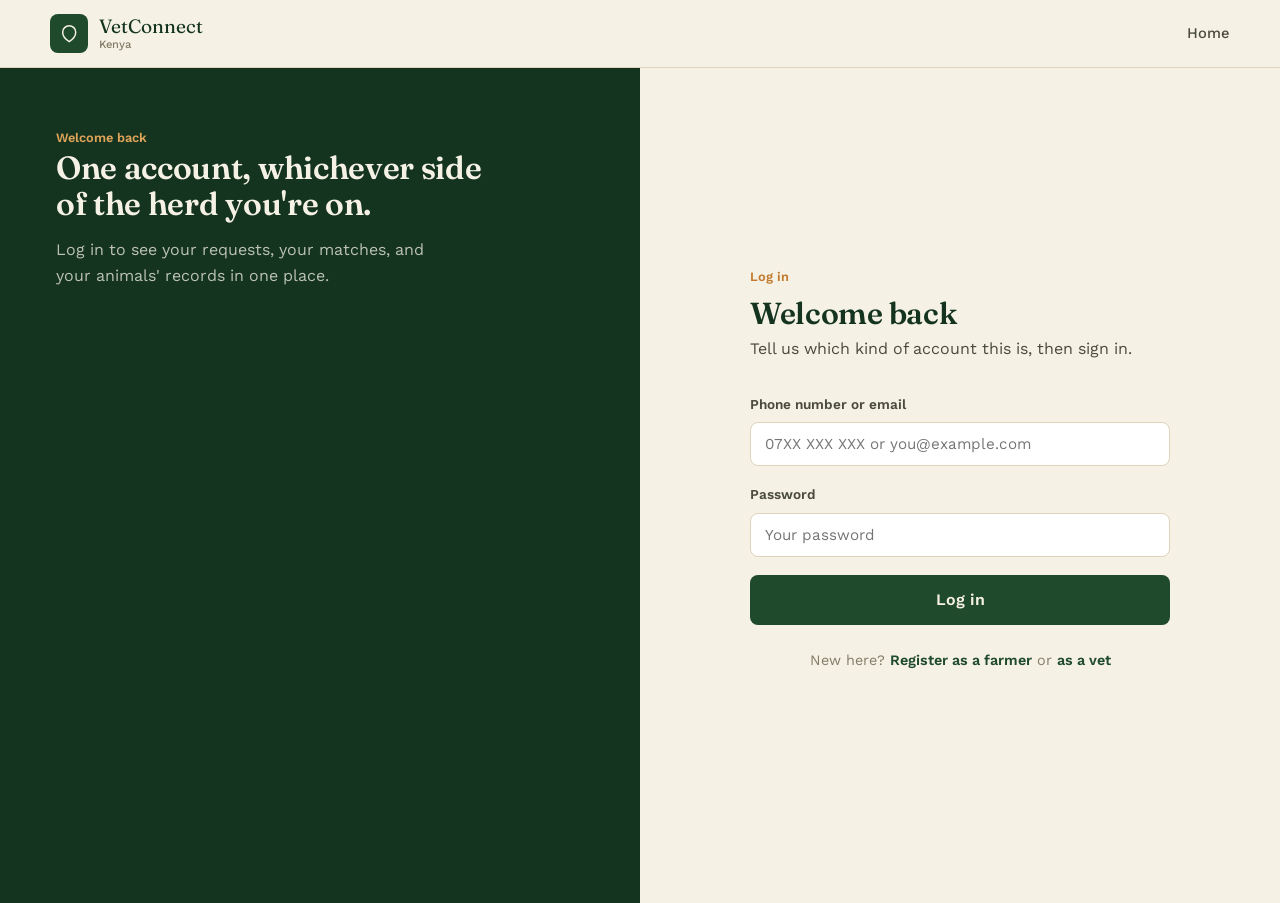
==== login.html @ 96717d95 "Add files via upload" ====
<!DOCTYPE html>
<html lang="en">
<head>
<meta charset="UTF-8" />
<meta name="viewport" content="width=device-width, initial-scale=1.0" />
<title>Log in — VetConnect Kenya</title>
<link rel="stylesheet" href="styles.css" />
</head>
<body>

<header class="site-header">
  <div class="container header-row">
    <a href="index.html" class="brand">
      <span class="brand-mark">
        <svg viewBox="0 0 24 24" fill="none" xmlns="http://www.w3.org/2000/svg">
          <path d="M12 21c-4-2.5-7-6-7-10a7 7 0 0 1 14 0c0 4-3 7.5-7 10Z" stroke="#F5F1E4" stroke-width="1.6"/>
        </svg>
      </span>
      <span class="brand-name">VetConnect<small>Kenya</small></span>
    </a>
    <nav class="main-nav"><a href="index.html">Home</a></nav>
    <!--<div class="header-actions">
      <a href="register-farmer.html" class="btn btn-primary">For farmers</a>
      <a href="register-vet.html" class="btn btn-accent">For vets</a>
    </div>
  -->
    <button class="nav-toggle" aria-label="Toggle menu"><span></span><span></span><span></span></button>
  </div>
</header>

<div class="auth-shell">
  <aside class="auth-aside">
    <div>
      <span class="eyebrow" style="color:var(--ochre-light);">Welcome back</span>
      <h2>One account, whichever side of the herd you're on.</h2>
      <p>Log in to see your requests, your matches, and your animals' records in one place.</p>
    </div>
  </aside>

  <main class="auth-main">
    <div class="auth-form-wrap">
      <span class="eyebrow">Log in</span>
      <h1>Welcome back</h1>
      <p>Tell us which kind of account this is, then sign in.</p>

     <!--<div class="role-toggle">
        <button type="button" data-role-option="farmer">I'm a farmer</button>
        <button type="button" data-role-option="vet">I'm a veterinarian</button>
      </div>
    -->

      <form id="login-form">
        <div class="field">
          <label for="identifier">Phone number or email</label>
          <input id="identifier" name="identifier" type="text" placeholder="07XX XXX XXX or you@example.com" required />
        </div>
        <div class="field">
          <label for="password">Password</label>
          <input id="password" name="password" type="password" placeholder="Your password" required />
        </div>
        <button type="submit" class="btn btn-primary btn-block btn-lg">Log in</button>
      </form>
      <p class="form-foot">New here? <a href="register-farmer.html">Register as a farmer</a> or <a href="register-vet.html">as a vet</a></p>
      
    </div>
  </main>
</div>

<script src="script.js"></script>
<script>initLoginForm();</script>
</body>
</html>
---- styles.css ----
/* ==========================================================================
   VetConnect Kenya — Design System
   Palette: deep forest greens (pasture) + burnt ochre (savanna sun)
   Type: Fraunces (display, warm serif) + Work Sans (body, grotesk)
   ========================================================================== */

@import url('https://fonts.googleapis.com/css2?family=Fraunces:opsz,wght@9..144,400;9..144,500;9..144,600;9..144,700&family=Work+Sans:wght@400;500;600;700&display=swap');

*, *::before, *::after { box-sizing: border-box; margin: 0; padding: 0; }

:root {
  /* Core palette */
  --forest: #1F4A2C;
  --forest-deep: #143420;
  --forest-light: #3E7A4C;
  --ochre: #C17A2E;
  --ochre-light: #E0A458;
  --brick: #A8402F;

  --sand: #F5F1E4;
  --sand-deep: #ECE5D2;
  --ink: #24291F;
  --ink-soft: #4A4A3F;
  --muted: #837C68;
  --card: #FFFFFF;
  --line: #DED4BA;

  --on-forest: #F5F1E4;

  --shadow-1: 0 2px 10px -2px rgba(36, 41, 31, 0.10);
  --shadow-2: 0 16px 40px -12px rgba(31, 74, 44, 0.28);

  --radius-s: 8px;
  --radius-m: 14px;
  --radius-l: 24px;

  --font-display: 'Fraunces', 'Iowan Old Style', Georgia, serif;
  --font-body: 'Work Sans', system-ui, -apple-system, sans-serif;

  --wrap: 1180px;
}

html { scroll-behavior: smooth; }

body {
  font-family: var(--font-body);
  background: var(--sand);
  color: var(--ink);
  line-height: 1.6;
  font-size: 16px;
  -webkit-font-smoothing: antialiased;
}

@media (prefers-reduced-motion: reduce) {
  html { scroll-behavior: auto; }
  *, *::before, *::after { animation-duration: 0.001ms !important; animation-iteration-count: 1 !important; transition-duration: 0.001ms !important; }
}

.container { max-width: var(--wrap); margin: 0 auto; padding: 0 1.5rem; }

h1, h2, h3, h4 {
  font-family: var(--font-display);
  font-weight: 600;
  line-height: 1.12;
  color: var(--forest-deep);
  letter-spacing: -0.01em;
}

p { color: var(--ink-soft); max-width: 62ch; }

a { color: inherit; }

.eyebrow {
  font-family: var(--font-body);
  font-size: 0.8rem;
  font-weight: 600;
  color: var(--ochre);
}

.forest { color: var(--forest); }
.ochre { color: var(--ochre); }
.brick { color: var(--brick); }

/* ---------- Buttons ---------- */
.btn {
  display: inline-flex;
  align-items: center;
  justify-content: center;
  gap: 0.5rem;
  padding: 0.8rem 1.5rem;
  border-radius: var(--radius-s);
  font-family: var(--font-body);
  font-weight: 600;
  font-size: 0.95rem;
  cursor: pointer;
  border: 1px solid transparent;
  transition: transform 0.15s ease, box-shadow 0.15s ease, background 0.15s ease;
  text-decoration: none;
  line-height: 1;
}
.btn-primary { background: var(--forest); color: var(--on-forest); }
.btn-primary:hover { background: var(--forest-deep); box-shadow: var(--shadow-1); }
.btn-accent { background: var(--ochre); color: var(--on-forest); }
.btn-accent:hover { background: #A9661F; box-shadow: var(--shadow-1); }
.btn-outline { background: transparent; border-color: var(--line); color: var(--ink); }
.btn-outline:hover { background: var(--card); border-color: var(--forest); }
.btn-ghost-light { background: transparent; border-color: rgba(245,241,228,0.4); color: var(--on-forest); }
.btn-ghost-light:hover { background: rgba(245,241,228,0.12); }
.btn-lg { padding: 1rem 1.9rem; font-size: 1rem; }
.btn-block { width: 100%; }
.btn:disabled { opacity: 0.6; cursor: not-allowed; }

/* ---------- Header ---------- */
.site-header {
  background: rgba(245, 241, 228, 0.92);
  backdrop-filter: blur(8px);
  border-bottom: 1px solid var(--line);
  position: sticky;
  top: 0;
  z-index: 50;
}
.header-row {
  display: flex;
  align-items: center;
  justify-content: space-between;
  padding: 0.9rem 0;
  gap: 1rem;
}
.brand { display: flex; align-items: center; gap: 0.65rem; text-decoration: none; }
.brand-mark {
  width: 2.4rem; height: 2.4rem; border-radius: 8px;
  background: var(--forest);
  display: flex; align-items: center; justify-content: center;
  flex-shrink: 0;
}
.brand-mark svg { width: 1.4rem; height: 1.4rem; }
.brand-name { font-family: var(--font-display); font-size: 1.2rem; color: var(--forest-deep); line-height: 1; }
.brand-name small { display: block; font-family: var(--font-body); font-size: 0.7rem; color: var(--muted); font-weight: 500; margin-top: 0.15rem; }

.main-nav { display: flex; align-items: center; gap: 1.75rem; }
.main-nav a { text-decoration: none; color: var(--ink-soft); font-size: 0.92rem; font-weight: 500; transition: color 0.2s; }
.main-nav a:hover { color: var(--forest); }

.header-actions { display: flex; align-items: center; gap: 0.6rem; }
.nav-toggle { display: none; background: none; border: none; cursor: pointer; padding: 0.4rem; }
.nav-toggle span { display: block; width: 22px; height: 2px; background: var(--ink); margin: 5px 0; }

/* ---------- Hero ---------- */
.hero { position: relative; overflow: hidden; background: linear-gradient(180deg, var(--sand) 0%, var(--sand-deep) 100%); }
.hero-inner {
  display: grid;
  grid-template-columns: 1.05fr 0.95fr;
  gap: 3.5rem;
  align-items: center;
  padding: 4.5rem 0 4rem;
}
.hero-copy .eyebrow { display: inline-block; margin-bottom: 1rem; }
.hero-copy h1 { font-size: clamp(2.2rem, 4vw, 3.4rem); margin-bottom: 1.25rem; }
.hero-copy p.lede { font-size: 1.15rem; margin-bottom: 1.75rem; }
.hero-actions { display: flex; flex-wrap: wrap; gap: 0.85rem; margin-bottom: 2.25rem; }

.hero-stats { display: flex; gap: 2.25rem; flex-wrap: wrap; padding-top: 1.5rem; border-top: 1px solid var(--line); }
.hero-stat .num { font-family: var(--font-display); font-size: 1.6rem; color: var(--forest); }
.hero-stat .label { font-size: 0.82rem; color: var(--muted); }

/* Record-card stack visual (replaces generic phone mockup) */
.card-stack {
  position: relative;
  height: 420px;
  display: flex;
  align-items: center;
  justify-content: center;
}
.record-card {
  position: absolute;
  width: 280px;
  background: var(--card);
  border-radius: var(--radius-m);
  box-shadow: var(--shadow-2);
  padding: 1.4rem;
  border: 1px solid var(--line);
  opacity: 0;
  transform: translateY(28px) rotate(0deg);
  animation: settle 0.7s cubic-bezier(.2,.8,.2,1) forwards;
}
.record-card .tag { font-size: 0.72rem; font-weight: 600; color: var(--ochre); text-transform: none; margin-bottom: 0.5rem; }
.record-card .title { font-family: var(--font-display); font-size: 1.15rem; color: var(--forest-deep); margin-bottom: 0.35rem; }
.record-card .meta { font-size: 0.8rem; color: var(--muted); }
.record-card .stamp {
  position: absolute; top: 1.1rem; right: 1.1rem;
  width: 2.4rem; height: 2.4rem; border-radius: 50%;
  border: 2px solid var(--forest-light);
  display: flex; align-items: center; justify-content: center;
  font-size: 1.15rem;
}
.record-card.c1 { --r: -9deg; z-index: 1; animation-delay: 0.05s; top: 10px; left: 10px; }
.record-card.c2 { --r: 5deg; z-index: 2; animation-delay: 0.2s; top: 70px; left: 60px; }
.record-card.c3 { --r: -3deg; z-index: 3; animation-delay: 0.35s; top: 130px; left: 20px; }
@keyframes settle {
  from { opacity: 0; transform: translateY(28px) rotate(0deg); }
  to   { opacity: 1; transform: translateY(0) rotate(var(--r)); }
}

/* ---------- Section shell ---------- */
section { padding: 5rem 0; }
.section-head { max-width: 640px; margin-bottom: 3rem; }
.section-head .eyebrow { display: block; margin-bottom: 0.6rem; }
.section-head h2 { font-size: clamp(1.8rem, 3vw, 2.4rem); margin-bottom: 0.85rem; }

/* ---------- Audience split (replaces duplicated feature columns) ---------- */
.audience-grid { display: grid; grid-template-columns: 1fr 1fr; gap: 1.75rem; }
.audience-card {
  background: var(--card);
  border: 1px solid var(--line);
  border-radius: var(--radius-l);
  padding: 2.25rem;
  box-shadow: var(--shadow-1);
  display: flex;
  flex-direction: column;
}
.audience-card.for-farmer { border-top: 4px solid var(--forest); }
.audience-card.for-vet { border-top: 4px solid var(--ochre); }
.audience-card h3 { font-size: 1.5rem; margin-bottom: 0.4rem; }
.audience-card p.sub { margin-bottom: 1.4rem; }
.audience-list { list-style: none; display: flex; flex-direction: column; gap: 0.85rem; margin-bottom: 1.75rem; flex: 1; }
.audience-list li { display: flex; gap: 0.7rem; font-size: 0.94rem; color: var(--ink-soft); align-items: flex-start; }
.audience-list li .dot {
  flex-shrink: 0; width: 1.4rem; height: 1.4rem; border-radius: 50%;
  display: flex; align-items: center; justify-content: center;
  font-size: 0.78rem; margin-top: 0.1rem;
}
.for-farmer .dot { background: rgba(31,74,44,0.1); color: var(--forest); }
.for-vet .dot { background: rgba(193,122,46,0.14); color: var(--ochre); }

/* ---------- Steps ---------- */
.steps-grid { display: grid; grid-template-columns: repeat(4, 1fr); gap: 1.5rem; }
.step-card { background: var(--card); border: 1px solid var(--line); border-radius: var(--radius-m); padding: 1.6rem; position: relative; }
.step-index { font-family: var(--font-display); font-size: 1.4rem; color: var(--ochre); margin-bottom: 0.9rem; }
.step-card h4 { font-size: 1.05rem; margin-bottom: 0.4rem; }
.step-card p { font-size: 0.9rem; }

/* ---------- Farm Notes carousel (educational content) ---------- */
.notes-section { background: var(--forest-deep); color: var(--on-forest); }
.notes-section .section-head h2 { color: var(--on-forest); }
.notes-section .section-head p { color: rgba(245,241,228,0.72); }
.notes-section .eyebrow { color: var(--ochre-light); }

.notes-carousel { position: relative; }
.notes-track { display: grid; grid-template-columns: 1fr; }
.note-slide {
  grid-column: 1; grid-row: 1;
  display: grid;
  grid-template-columns: auto 1fr;
  gap: 1.5rem;
  align-items: flex-start;
  background: rgba(245,241,228,0.06);
  border: 1px solid rgba(245,241,228,0.14);
  border-radius: var(--radius-l);
  padding: 2.25rem;
  opacity: 0;
  visibility: hidden;
  transition: opacity 0.5s ease;
}
.note-slide.active { opacity: 1; visibility: visible; position: relative; }
.note-slide:not(.active) { position: absolute; inset: 0; }
.note-icon { font-size: 2.25rem; }
.note-slide h3 { color: var(--on-forest); font-size: 1.3rem; margin-bottom: 0.65rem; }
.note-slide p { color: rgba(245,241,228,0.82); max-width: 60ch; margin: 0; }
.note-source { display: block; margin-top: 0.85rem; font-size: 0.78rem; color: rgba(245,241,228,0.5); }

.notes-controls { display: flex; align-items: center; gap: 1rem; margin-top: 1.5rem; }
.notes-dots { display: flex; gap: 0.5rem; }
.notes-dots button {
  width: 0.55rem; height: 0.55rem; border-radius: 50%; border: none;
  background: rgba(245,241,228,0.3); cursor: pointer; padding: 0;
}
.notes-dots button.active { background: var(--ochre-light); }
.notes-nav-btn {
  width: 2.2rem; height: 2.2rem; border-radius: 50%;
  border: 1px solid rgba(245,241,228,0.3); background: transparent; color: var(--on-forest);
  cursor: pointer; font-size: 1rem; display: flex; align-items: center; justify-content: center;
}
.notes-nav-btn:hover { background: rgba(245,241,228,0.12); }

/* ---------- CTA banner ---------- */
.cta-banner {
  background: var(--forest);
  color: var(--on-forest);
  border-radius: var(--radius-l);
  padding: 3rem;
  display: flex;
  align-items: center;
  justify-content: space-between;
  gap: 2rem;
  flex-wrap: wrap;
}
.cta-banner h3 { color: var(--on-forest); font-size: 1.7rem; margin-bottom: 0.5rem; }
.cta-banner p { color: rgba(245,241,228,0.78); margin-bottom: 0; }
.cta-banner-actions { display: flex; gap: 0.85rem; flex-wrap: wrap; }

/* ---------- Footer ---------- */
.site-footer { background: var(--forest-deep); color: rgba(245,241,228,0.85); padding: 4rem 0 2rem; }
.footer-grid { display: grid; grid-template-columns: 1.6fr 1fr 1fr 1.1fr; gap: 2.5rem; margin-bottom: 3rem; }
.site-footer .brand-name { color: var(--on-forest); }
.site-footer .brand-name small { color: rgba(245,241,228,0.6); }
.footer-brand p { font-size: 0.9rem; color: rgba(245,241,228,0.68); margin: 1rem 0 0; }
.footer-col h4 { color: var(--on-forest); font-size: 1rem; margin-bottom: 1rem; font-family: var(--font-body); font-weight: 600; }
.footer-col ul { list-style: none; display: flex; flex-direction: column; gap: 0.6rem; }
.footer-col a { color: rgba(245,241,228,0.7); text-decoration: none; font-size: 0.9rem; }
.footer-col a:hover { color: var(--on-forest); }
.footer-col p { color: rgba(245,241,228,0.7); font-size: 0.9rem; margin-bottom: 0.6rem; }
.footer-bottom { border-top: 1px solid rgba(245,241,228,0.15); padding-top: 1.75rem; display: flex; justify-content: space-between; flex-wrap: wrap; gap: 1rem; font-size: 0.85rem; color: rgba(245,241,228,0.6); }
.footer-legal { display: flex; gap: 1.25rem; }
.footer-legal a { color: rgba(245,241,228,0.6); text-decoration: none; }
.footer-legal a:hover { color: var(--on-forest); }

/* ---------- Forms (register / login) ---------- */
.auth-shell {
  min-height: calc(100vh - 65px);
  display: grid;
  grid-template-columns: 1fr 1fr;
}
.auth-aside {
  background: var(--forest-deep);
  color: var(--on-forest);
  padding: 3.5rem;
  display: flex;
  flex-direction: column;
  justify-content: space-between;
}
.auth-aside h2 { color: var(--on-forest); font-size: 2rem; max-width: 22ch; }
.auth-aside p { color: rgba(245,241,228,0.75); margin-top: 1rem; max-width: 40ch; }
.aside-points { list-style: none; display: flex; flex-direction: column; gap: 1.1rem; margin-top: 2.5rem; }
.aside-points li { display: flex; gap: 0.75rem; font-size: 0.94rem; color: rgba(245,241,228,0.85); }
.auth-main { display: flex; align-items: center; justify-content: center; padding: 3rem 1.5rem; }
.auth-form-wrap { width: 100%; max-width: 420px; }
.auth-form-wrap .eyebrow { display: block; margin-bottom: 0.5rem; }
.auth-form-wrap h1 { font-size: 1.9rem; margin-bottom: 0.4rem; }
.auth-form-wrap > p { margin-bottom: 2rem; }

.field { margin-bottom: 1.15rem; }
.field label { display: block; font-size: 0.85rem; font-weight: 600; color: var(--ink-soft); margin-bottom: 0.4rem; }
.field input,
.field select,
.field textarea {
  width: 100%;
  padding: 0.75rem 0.9rem;
  border: 1px solid var(--line);
  border-radius: var(--radius-s);
  font-family: var(--font-body);
  font-size: 0.95rem;
  background: var(--card);
  color: var(--ink);
}
.field input:focus, .field select:focus, .field textarea:focus {
  outline: 2px solid var(--forest-light);
  outline-offset: 1px;
  border-color: var(--forest-light);
}
.field-row { display: grid; grid-template-columns: 1fr 1fr; gap: 1rem; }
.role-toggle { display: flex; gap: 0.6rem; margin-bottom: 1.5rem; }
.role-toggle button {
  flex: 1; padding: 0.7rem; border-radius: var(--radius-s); border: 1px solid var(--line);
  background: var(--card); font-family: var(--font-body); font-weight: 600; font-size: 0.9rem; cursor: pointer;
  color: var(--ink-soft);
}
.role-toggle button.active { background: var(--forest); color: var(--on-forest); border-color: var(--forest); }
.form-foot { margin-top: 1.5rem; font-size: 0.9rem; color: var(--muted); text-align: center; }
.form-foot a { color: var(--forest); font-weight: 600; text-decoration: none; }
.form-note { font-size: 0.78rem; color: var(--muted); margin-top: 1.25rem; }

/* ---------- Dashboard ---------- */
.dash-shell { display: flex; min-height: calc(100vh - 65px); }
.dash-side {
  width: 240px; flex-shrink: 0; background: var(--forest-deep); color: var(--on-forest);
  padding: 2rem 1.25rem; display: flex; flex-direction: column; gap: 0.35rem;
}
.dash-side .who { padding: 0 0.5rem 1.5rem; border-bottom: 1px solid rgba(245,241,228,0.15); margin-bottom: 1rem; }
.dash-side .who .name { font-family: var(--font-display); font-size: 1.15rem; }
.dash-side .who .role { font-size: 0.8rem; color: rgba(245,241,228,0.6); }
.dash-link {
  display: flex; align-items: center; gap: 0.7rem; padding: 0.65rem 0.75rem; border-radius: var(--radius-s);
  color: rgba(245,241,228,0.82); text-decoration: none; font-size: 0.92rem; font-weight: 500;
}
.dash-link:hover { background: rgba(245,241,228,0.08); }
.dash-link.active { background: rgba(245,241,228,0.12); color: var(--on-forest); }
.dash-main { flex: 1; padding: 2.5rem 3rem; background: var(--sand); }
.dash-header { display: flex; justify-content: space-between; align-items: flex-start; margin-bottom: 2rem; flex-wrap: wrap; gap: 1rem; }
.dash-header h1 { font-size: 1.8rem; }
.dash-header p { margin-top: 0.25rem; }

.dash-grid { display: grid; grid-template-columns: repeat(3, 1fr); gap: 1.25rem; margin-bottom: 2rem; }
.stat-card { background: var(--card); border: 1px solid var(--line); border-radius: var(--radius-m); padding: 1.4rem; }
.stat-card .num { font-family: var(--font-display); font-size: 1.9rem; color: var(--forest); }
.stat-card .label { font-size: 0.85rem; color: var(--muted); margin-top: 0.2rem; }

.panel { background: var(--card); border: 1px solid var(--line); border-radius: var(--radius-m); padding: 1.6rem; margin-bottom: 1.5rem; }
.panel h3 { font-size: 1.1rem; margin-bottom: 1rem; }
.list-row { display: flex; justify-content: space-between; align-items: center; padding: 0.75rem 0; border-bottom: 1px solid var(--line); font-size: 0.92rem; }
.list-row:last-child { border-bottom: none; }
.pill { font-size: 0.75rem; font-weight: 600; padding: 0.25rem 0.65rem; border-radius: 999px; }
.pill.done { background: rgba(31,74,44,0.1); color: var(--forest); }
.pill.progress { background: rgba(193,122,46,0.14); color: var(--ochre); }
.pill.new { background: rgba(168,64,47,0.12); color: var(--brick); }

.quick-grid { display: grid; grid-template-columns: 1fr 1fr; gap: 1rem; margin-bottom: 1.5rem; }
.quick-action {
  background: var(--card); border: 1px solid var(--line); border-radius: var(--radius-m);
  padding: 1.3rem; text-align: left; cursor: pointer; font-family: var(--font-body);
  display: flex; flex-direction: column; gap: 0.4rem;
}
.quick-action:hover { border-color: var(--forest-light); box-shadow: var(--shadow-1); }
.quick-action .icon { font-size: 1.4rem; }
.quick-action .title { font-weight: 600; color: var(--ink); }
.quick-action .desc { font-size: 0.82rem; color: var(--muted); }

.banner-tip {
  background: linear-gradient(120deg, var(--forest), var(--forest-light));
  color: var(--on-forest); border-radius: var(--radius-m); padding: 1.4rem 1.6rem;
  display: flex; gap: 1rem; align-items: flex-start; margin-bottom: 1.5rem;
}
.banner-tip .icon { font-size: 1.5rem; }
.banner-tip h4 { color: var(--on-forest); font-size: 1rem; margin-bottom: 0.25rem; }
.banner-tip p { color: rgba(245,241,228,0.85); font-size: 0.9rem; margin: 0; }

.modal-backdrop {
  position: fixed; inset: 0; background: rgba(20,52,32,0.45); display: none;
  align-items: center; justify-content: center; z-index: 100; padding: 1.5rem;
}
.modal-backdrop.open { display: flex; }
.modal-box { background: var(--card); border-radius: var(--radius-m); padding: 2rem; max-width: 420px; width: 100%; }
.modal-box h3 { margin-bottom: 0.6rem; }
.modal-box p { margin-bottom: 1.5rem; }
.modal-actions { display: flex; gap: 0.75rem; justify-content: flex-end; }

/* ---------- Responsive ---------- */
@media (max-width: 980px) {
  .hero-inner { grid-template-columns: 1fr; padding-top: 2.5rem; }
  .card-stack { order: -1; height: 320px; }
  .audience-grid { grid-template-columns: 1fr; }
  .steps-grid { grid-template-columns: 1fr 1fr; }
  .footer-grid { grid-template-columns: 1fr 1fr; }
  .auth-shell { grid-template-columns: 1fr; }
  .auth-aside { display: none; }
  .dash-grid { grid-template-columns: 1fr; }
  .quick-grid { grid-template-columns: 1fr; }
}
@media (max-width: 720px) {
  .main-nav, .header-actions .btn-outline { display: none; }
  .nav-toggle { display: block; }
  .steps-grid { grid-template-columns: 1fr; }
  .footer-grid { grid-template-columns: 1fr; }
  .note-slide { grid-template-columns: 1fr; }
  .dash-shell { flex-direction: column; }
  .dash-side { width: 100%; flex-direction: row; overflow-x: auto; }
  .dash-main { padding: 1.75rem 1.25rem; }
  .cta-banner { flex-direction: column; align-items: flex-start; }
}

/* ==========================================================================
   Backend-era additions: farm backgrounds, toasts, chat, requests, tables
   ========================================================================== */
/* Farmer-style photo backgrounds (remote photos; the green overlay keeps text readable if they fail to load) */
.hero {
  background:
    linear-gradient(100deg, rgba(245,241,228,0.96) 0%, rgba(245,241,228,0.88) 45%, rgba(245,241,228,0.35) 100%),
    url('https://images.unsplash.com/photo-1500595046743-cd271d694d30?auto=format&fit=crop&w=1800&q=70') center/cover,
    linear-gradient(180deg, var(--sand) 0%, var(--sand-deep) 100%);
}
.auth-aside {
  background:
    linear-gradient(180deg, rgba(20,52,32,0.82), rgba(20,52,32,0.94)),
    url('https://images.unsplash.com/photo-1516467508483-a7212febe31a?auto=format&fit=crop&w=1000&q=70') center/cover,
    var(--forest-deep);
}
.notes-section {
  background:
    linear-gradient(rgba(236,229,210,0.93), rgba(236,229,210,0.93)),
    url('https://images.unsplash.com/photo-1560493676-04071c5f467b?auto=format&fit=crop&w=1600&q=60') center/cover, var(--sand-deep);
}
.dash-main { background: linear-gradient(rgba(245,241,228,0.95), rgba(245,241,228,0.95)), url('https://images.unsplash.com/photo-1500382017468-9049fed747ef?auto=format&fit=crop&w=1600&q=50') center/cover fixed, var(--sand); }
.dash-main [hidden], [hidden] { display: none !important; }
.dash-link { cursor: pointer; }
.dash-side .dash-link .count { margin-left: auto; background: var(--ochre); color: #fff; border-radius: 999px; font-size: 0.7rem; padding: 0.05rem 0.5rem; }
.dash-side .dash-link .count:empty { display: none; }

.toasts { position: fixed; top: 1rem; right: 1rem; z-index: 200; display: flex; flex-direction: column; gap: 0.5rem; max-width: 340px; }
.toast { background: var(--forest); color: var(--on-forest); padding: 0.8rem 1rem; border-radius: var(--radius-s); box-shadow: var(--shadow-2); font-size: 0.9rem; animation: toast-in .25s ease; }
.toast.err { background: var(--brick); } .toast.alert { background: var(--ochre); }
@keyframes toast-in { from { transform: translateY(-8px); opacity: 0; } }

.pill.emergency { background: var(--brick); color: #fff; } .pill.urgent { background: var(--ochre); color: #fff; }
.pill.cancelled { background: var(--sand-deep); color: var(--muted); }
.live-dot { display: inline-block; width: 9px; height: 9px; border-radius: 50%; background: #2f9e44; margin-right: 0.4rem; box-shadow: 0 0 0 0 rgba(47,158,68,.6); animation: pulse 1.8s infinite; }
@keyframes pulse { 70% { box-shadow: 0 0 0 8px rgba(47,158,68,0); } 100% { box-shadow: 0 0 0 0 rgba(47,158,68,0); } }
@media (prefers-reduced-motion: reduce) { .live-dot, .toast { animation: none; } }

.panel .head { display: flex; justify-content: space-between; align-items: center; gap: .75rem; flex-wrap: wrap; margin-bottom: .8rem; }
.panel .head h3 { margin: 0; }
.req-card { border: 1px solid var(--line); border-left: 4px solid var(--forest-light); border-radius: var(--radius-s); padding: 1rem 1.1rem; background: #fff; margin-bottom: .8rem; }
.req-card.emergency { border-left-color: var(--brick); } .req-card.urgent { border-left-color: var(--ochre); }
.req-top { display: flex; justify-content: space-between; gap: .75rem; flex-wrap: wrap; align-items: flex-start; }
.req-title { font-weight: 600; } .req-meta { font-size: .82rem; color: var(--muted); margin-top: .2rem; }
.req-actions { display: flex; gap: .5rem; flex-wrap: wrap; margin-top: .8rem; }
.btn-sm { padding: .4rem .8rem; font-size: .82rem; }
.empty { text-align: center; color: var(--muted); padding: 1.6rem 1rem; font-size: .92rem; }

.vet-card { display: flex; justify-content: space-between; align-items: center; gap: 1rem; padding: .8rem 0; border-bottom: 1px solid var(--line); }
.vet-card:last-child { border: 0; } .vet-card .dist { font-family: var(--font-display); color: var(--forest); font-size: 1.15rem; white-space: nowrap; }

.modal-box.wide { max-width: 560px; max-height: 92vh; overflow-y: auto; }
.modal-box select, .modal-box textarea, .modal-box input, .panel textarea, .panel input, .panel select, .field textarea {
  width: 100%; padding: .65rem .8rem; border: 1px solid var(--line); border-radius: var(--radius-s); font: inherit; background: #fff; color: var(--ink);
}
.modal-box .field { margin-bottom: .9rem; } .modal-box label { font-size: .85rem; font-weight: 600; display: block; margin-bottom: .25rem; }
.field textarea, .modal-box textarea { min-height: 84px; resize: vertical; }
.urgency-row { display: grid; grid-template-columns: repeat(3, 1fr); gap: .5rem; }
.urgency-row label { border: 1px solid var(--line); border-radius: var(--radius-s); padding: .6rem; text-align: center; cursor: pointer; font-weight: 500; margin: 0; }
.urgency-row input { display: none; } .urgency-row label:has(input:checked) { border-color: var(--forest); background: rgba(31,74,44,.08); }
.loc-btn { margin-bottom: .9rem; }

#chat-modal .modal-box { display: flex; flex-direction: column; max-width: 520px; height: min(640px, 92vh); padding: 1.3rem; }
#chat-log { flex: 1; overflow-y: auto; display: flex; flex-direction: column; gap: .5rem; padding: .8rem; background: var(--sand); border-radius: var(--radius-s); margin: .8rem 0; }
.msg { max-width: 82%; padding: .55rem .8rem; border-radius: 12px; font-size: .92rem; background: #fff; border: 1px solid var(--line); }
.msg small { display: block; color: var(--muted); font-size: .72rem; margin-top: .2rem; }
.msg.mine { align-self: flex-end; background: var(--forest); color: var(--on-forest); border-color: var(--forest); } .msg.mine small { color: rgba(245,241,228,.65); }
.msg.advice { border-left: 4px solid var(--ochre); } .msg.appointment { border-left: 4px solid var(--forest-light); }
.msg-kind { font-size: .72rem; font-weight: 700; margin-bottom: .15rem; }
#chat-form { display: flex; gap: .5rem; } #chat-form input[type=text] { flex: 1; }
.chat-opts { display: flex; gap: 1rem; font-size: .82rem; margin-bottom: .5rem; align-items: center; }
.chat-opts input { width: auto; }

.table-wrap { overflow-x: auto; }
table.data { width: 100%; border-collapse: collapse; font-size: .88rem; background: #fff; border-radius: var(--radius-s); overflow: hidden; }
table.data th { text-align: left; background: var(--forest); color: var(--on-forest); padding: .65rem .8rem; font-weight: 600; white-space: nowrap; }
table.data td { padding: .65rem .8rem; border-bottom: 1px solid var(--line); vertical-align: top; }
.toolbar { display: flex; gap: .6rem; flex-wrap: wrap; margin-bottom: 1rem; } .toolbar input { max-width: 320px; }
.grid-2 { display: grid; grid-template-columns: 1fr 1fr; gap: .8rem; }
@media (max-width: 760px) {
  .dash-shell { flex-direction: column; } .dash-side { width: auto; flex-direction: row; flex-wrap: wrap; padding: 1rem; }
  .dash-side .who { width: 100%; } .dash-main { padding: 1.5rem 1rem; } .dash-grid, .quick-grid, .grid-2 { grid-template-columns: 1fr; }
}

/* Farm notes: dark, readable text over the light photo background */
.notes-section { color: var(--ink); }
.notes-section .section-head h2 { color: var(--forest-deep); }
.notes-section .section-head p { color: var(--ink); }
.notes-section .eyebrow { color: var(--brick); }
.note-slide { background: rgba(255,255,255,0.92); border: 1px solid var(--line); box-shadow: var(--shadow-1); }
.note-slide h3 { color: var(--forest-deep); }
.note-slide p { color: var(--ink); }
.note-source { color: var(--ink-soft); font-weight: 500; }
.notes-dots button { background: rgba(31,74,44,0.25); }
.notes-dots button.active { background: var(--forest); }
.notes-nav-btn { color: var(--forest-deep); border-color: var(--forest); background: rgba(255,255,255,0.8); }
.notes-nav-btn:hover { background: var(--forest); color: var(--on-forest); }
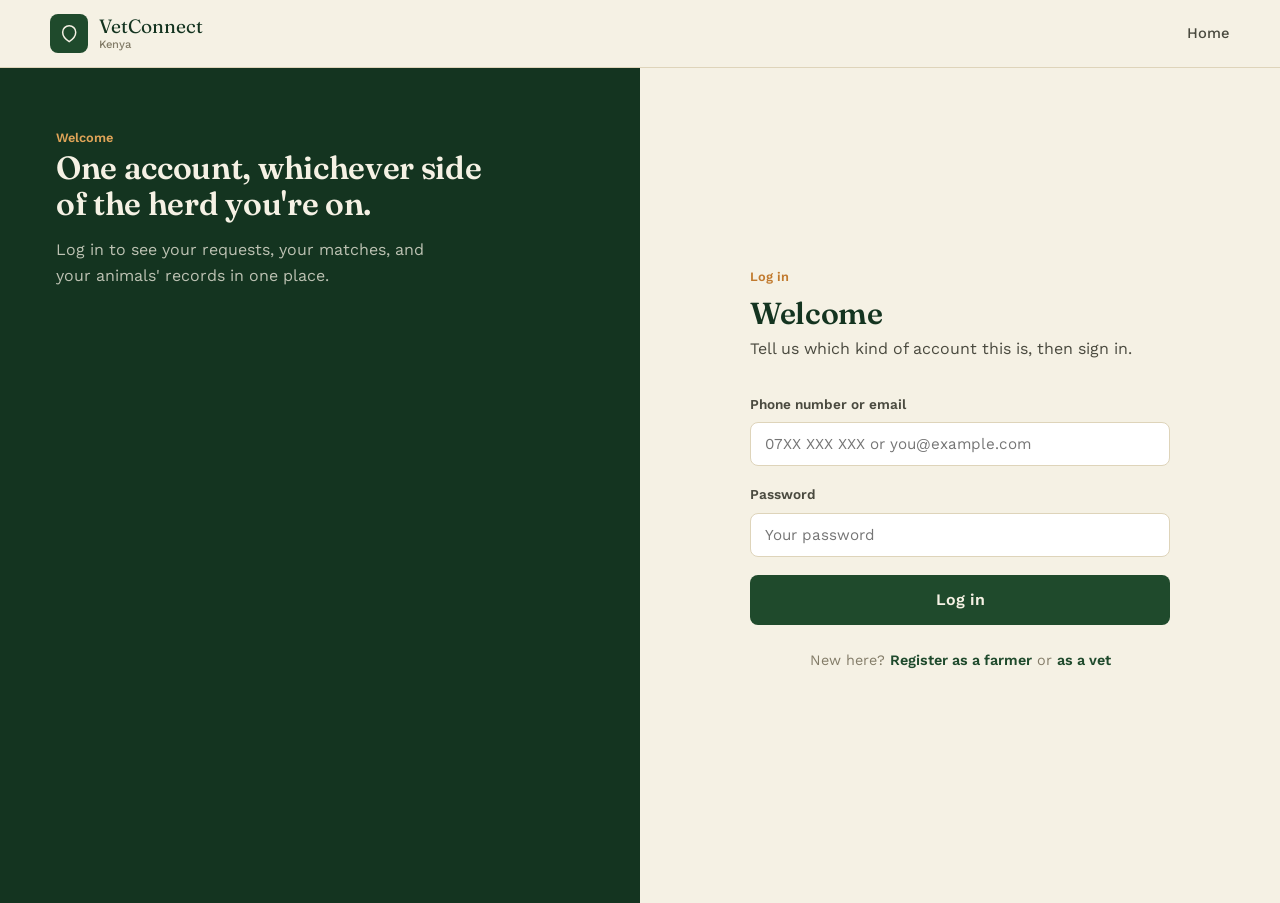
==== commit 0031c916: "Add files via upload" ====
--- a/login.html
+++ b/login.html
@@ -31,7 +31,7 @@
 <div class="auth-shell">
   <aside class="auth-aside">
     <div>
-      <span class="eyebrow" style="color:var(--ochre-light);">Welcome back</span>
+      <span class="eyebrow" style="color:var(--ochre-light);">Welcome </span>
       <h2>One account, whichever side of the herd you're on.</h2>
       <p>Log in to see your requests, your matches, and your animals' records in one place.</p>
     </div>
@@ -40,7 +40,7 @@
   <main class="auth-main">
     <div class="auth-form-wrap">
       <span class="eyebrow">Log in</span>
-      <h1>Welcome back</h1>
+      <h1>Welcome </h1>
       <p>Tell us which kind of account this is, then sign in.</p>
 
      <!--<div class="role-toggle">
